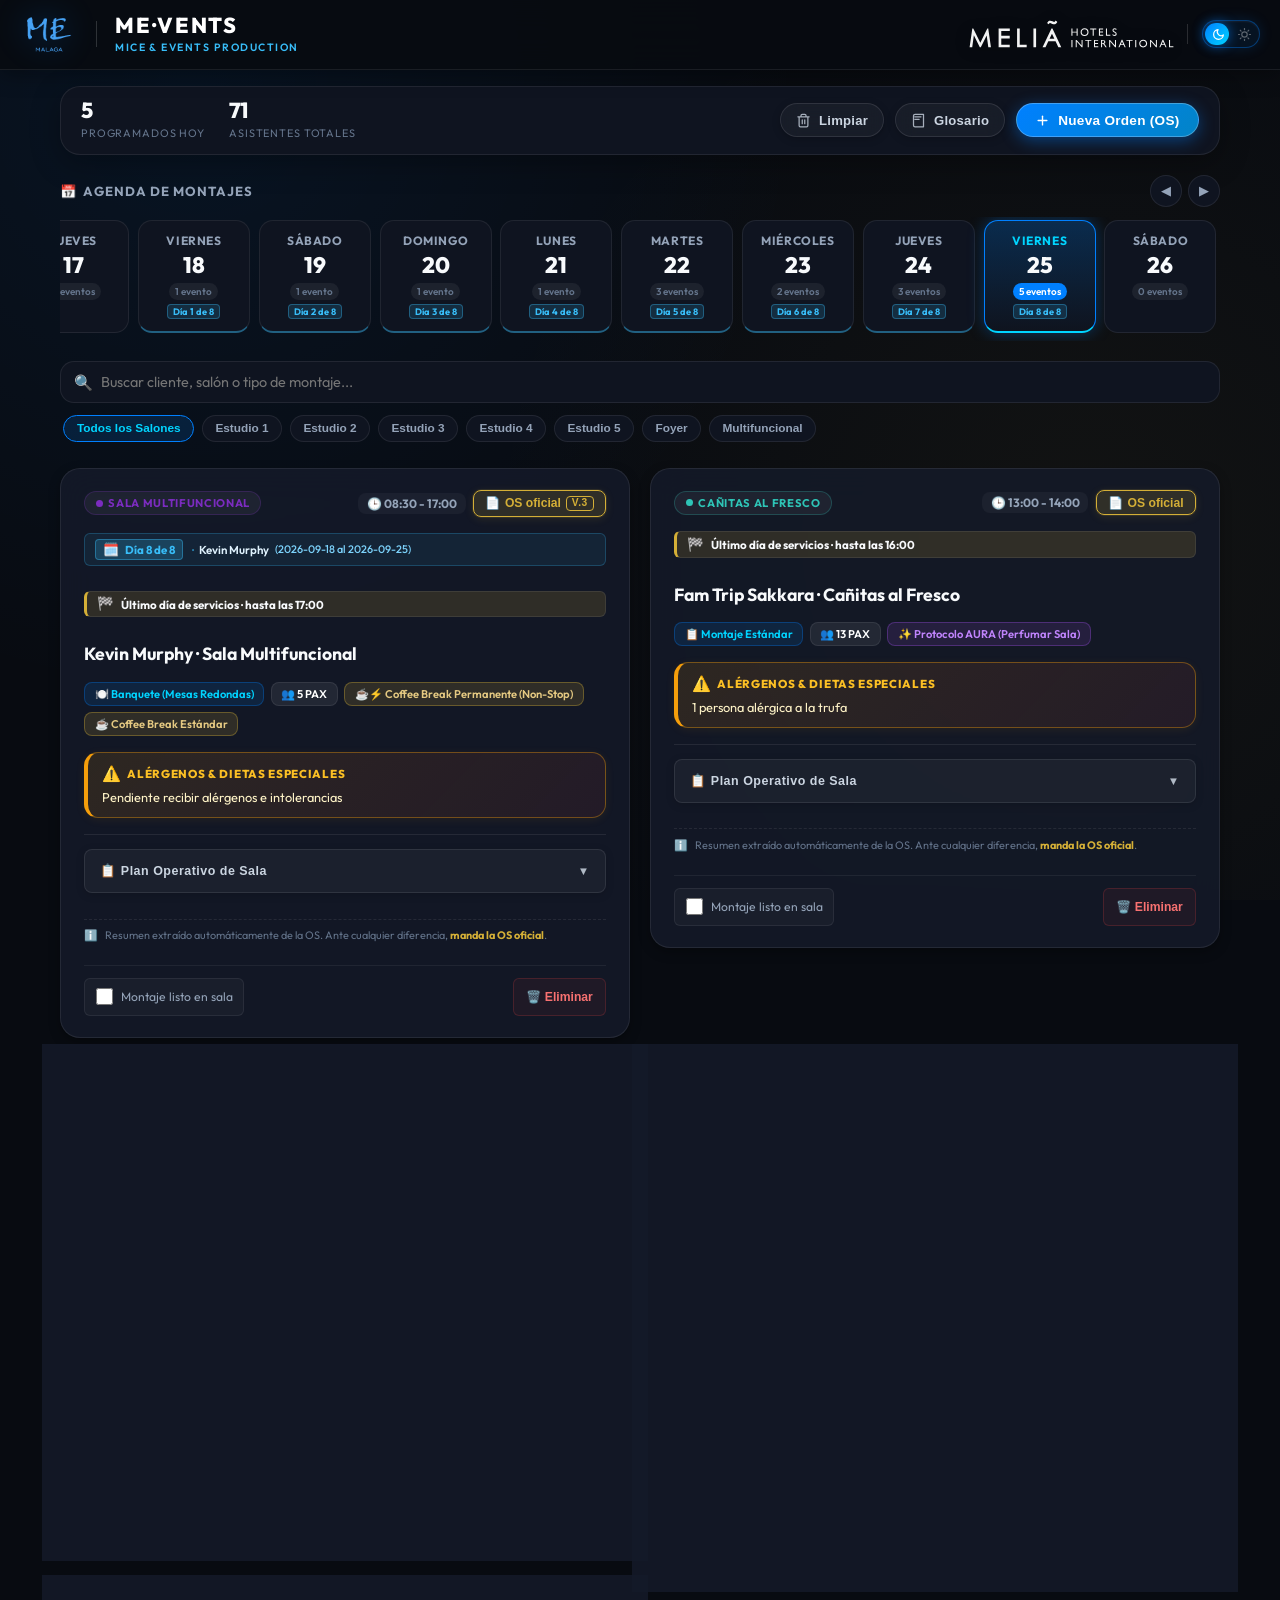
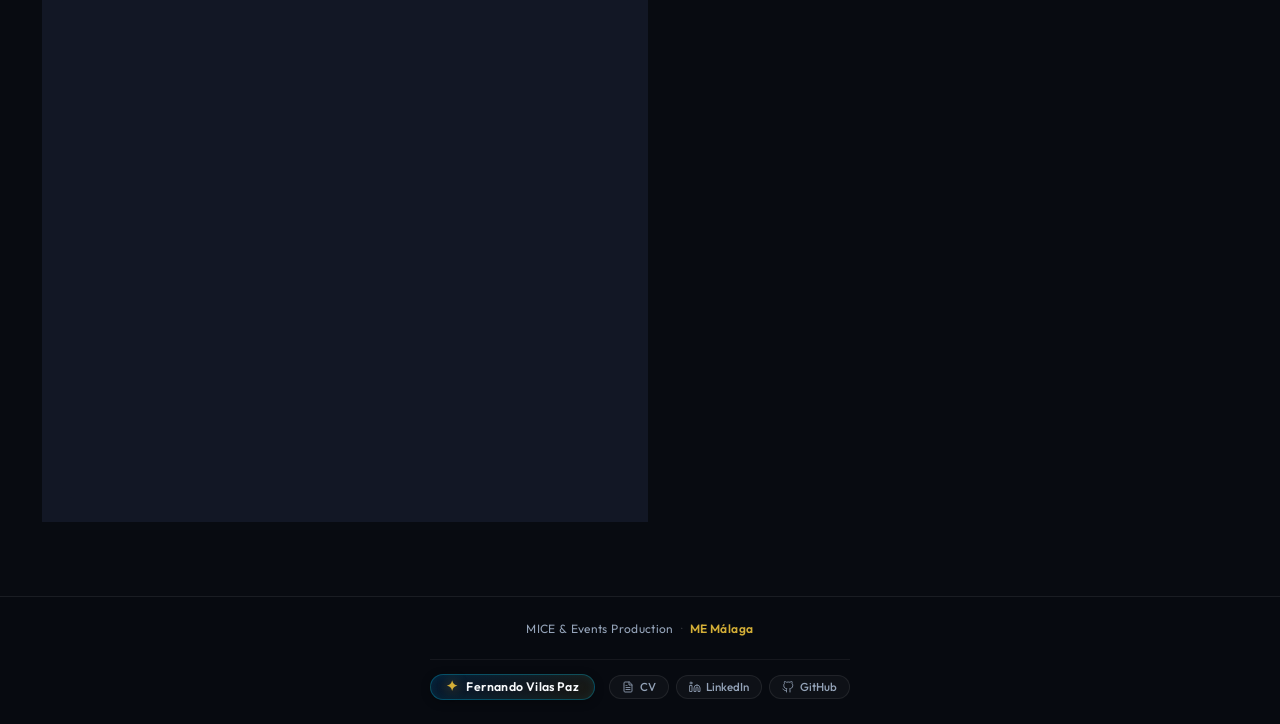
==== frontend/index.html @ 7c3e8b6f "fix(cache): version the css imports and revalidate in the service worker GitHub Pages serves with a " ====
<!DOCTYPE html>
<html lang="es">
<head>
  <meta charset="UTF-8">
  <!-- viewport-fit=cover: deja que env(safe-area-inset-*) respete la muesca del móvil (el CSS ya lo usa) -->
  <meta name="viewport" content="width=device-width, initial-scale=1.0, maximum-scale=1.0, user-scalable=no, viewport-fit=cover">
  <title>ME·VENTS — ME Málaga MICE & Events Production</title>

  <!-- SEO & Social Meta -->
  <meta name="description" content="Agenda operativa de montajes y órdenes de servicio (OS) para eventos MICE en ME by Meliá Málaga: salones, montajes, F&B y servicios técnicos.">
  <meta name="author" content="Fernando Vilas Paz">
  <link rel="canonical" href="https://fvilpaz.github.io/me_vents/frontend/">
  <!-- Herramienta interna con datos de clientes: que los buscadores no la indexen (las vistas previas al compartir siguen funcionando) -->
  <meta name="robots" content="noindex, nofollow">

  <!-- Vista previa al compartir el enlace (WhatsApp, Telegram, redes) -->
  <meta property="og:type" content="website">
  <meta property="og:site_name" content="ME·VENTS">
  <meta property="og:locale" content="es_ES">
  <meta property="og:title" content="ME·VENTS — ME Málaga MICE & Events Production">
  <meta property="og:description" content="Agenda operativa de montajes y órdenes de servicio para eventos MICE en ME by Meliá Málaga.">
  <meta property="og:url" content="https://fvilpaz.github.io/me_vents/frontend/">
  <meta property="og:image" content="https://fvilpaz.github.io/me_vents/frontend/assets/images/Logo_Me_dark.png">
  <meta property="og:image:alt" content="Logo de ME Málaga">
  <meta name="twitter:card" content="summary">
  <meta name="twitter:title" content="ME·VENTS — ME Málaga MICE & Events Production">
  <meta name="twitter:description" content="Agenda operativa de montajes y órdenes de servicio para eventos MICE en ME by Meliá Málaga.">
  <meta name="twitter:image" content="https://fvilpaz.github.io/me_vents/frontend/assets/images/Logo_Me_dark.png">

  <!-- Color de la barra del navegador: se ajusta al tema (oscuro / claro) con el script de más abajo y con el botón de tema -->
  <meta name="theme-color" content="#080b11">

  <!-- App instalable (PWA) en Android / iOS -->
  <meta name="mobile-web-app-capable" content="yes">
  <meta name="apple-mobile-web-app-capable" content="yes">
  <meta name="apple-mobile-web-app-title" content="ME·VENTS">
  <meta name="apple-mobile-web-app-status-bar-style" content="black-translucent">
  <link rel="manifest" href="./manifest.json">
  <link rel="icon" type="image/png" href="./assets/images/Logo_Me_dark.png">
  <link rel="apple-touch-icon" href="./assets/images/Logo_Me_dark.png">

  <!-- Datos estructurados -->
  <script type="application/ld+json">
  {
    "@context": "https://schema.org",
    "@type": "WebApplication",
    "name": "ME·VENTS",
    "description": "Agenda operativa de montajes y órdenes de servicio para eventos MICE en ME by Meliá Málaga.",
    "url": "https://fvilpaz.github.io/me_vents/frontend/",
    "applicationCategory": "BusinessApplication",
    "operatingSystem": "Web",
    "inLanguage": "es"
  }
  </script>

  <!-- Typography -->
  <link rel="preconnect" href="https://fonts.googleapis.com">
  <link rel="preconnect" href="https://fonts.gstatic.com" crossorigin>
  <link href="https://fonts.googleapis.com/css2?family=Outfit:wght@400;500;600;700;800&family=Inter:wght@400;500;600;700&display=swap" rel="stylesheet">

  <!-- Core Stylesheet -->
  <link rel="stylesheet" href="./css/style.css?v=2.9">
  <script>
    (function() {
      var saved = localStorage.getItem('me_vents_theme') || 'dark';
      document.documentElement.setAttribute('data-theme', saved);
      var tc = document.querySelector('meta[name="theme-color"]');
      if (tc) tc.setAttribute('content', saved === 'light' ? '#0284c7' : '#080b11');
    })();
  </script>
</head>
<body>

  <!-- ==========================================================================
       APP HEADER & BRANDING
       ========================================================================== -->
  <header class="app-header">
    <div class="header-container">
      <!-- Izquierda (Arriba en retrato): Logo ME Málaga & ME·VENTS -->
      <div class="brand-wrapper">
        <img src="./assets/images/Logo_Me_dark.png" alt="ME Málaga" class="me-logo" id="brandLogo">
        <div class="brand-divider" aria-hidden="true"></div>
        <div class="brand-title-group">
          <h1 class="brand-app-title">ME·VENTS</h1>
          <div class="brand-tagline">MICE & Events Production</div>
        </div>
      </div>

      <!-- Derecha: Logo Oficial Meliá Hotels International + Control Tema Executive ME -->
      <div class="header-right-brand">
        <img src="./assets/images/melia_hotels_international.svg" alt="Meliá Hotels International" class="melia-corp-logo">
        <div class="header-brand-divider" aria-hidden="true"></div>
        <button id="themeToggleBtn" class="theme-toggle-pill" type="button" aria-label="Cambiar tema Claro / Oscuro" title="Alternar entre modo oscuro y claro">
          <span class="theme-pill-slider" aria-hidden="true"></span>
          <span class="theme-pill-opt opt-dark" title="Modo Oscuro">
            <svg width="13" height="13" viewBox="0 0 24 24" fill="none" stroke="currentColor" stroke-width="2.2" stroke-linecap="round" stroke-linejoin="round"><path d="M21 12.79A9 9 0 1 1 11.21 3 7 7 0 0 0 21 12.79z"></path></svg>
          </span>
          <span class="theme-pill-opt opt-light" title="Modo Claro">
            <svg width="13" height="13" viewBox="0 0 24 24" fill="none" stroke="currentColor" stroke-width="2.2" stroke-linecap="round" stroke-linejoin="round"><circle cx="12" cy="12" r="5"></circle><line x1="12" y1="1" x2="12" y2="3"></line><line x1="12" y1="21" x2="12" y2="23"></line><line x1="4.22" y1="4.22" x2="5.64" y2="5.64"></line><line x1="18.36" y1="18.36" x2="19.78" y2="19.78"></line><line x1="1" y1="12" x2="3" y2="12"></line><line x1="21" y1="12" x2="23" y2="12"></line><line x1="4.22" y1="19.78" x2="5.64" y2="18.36"></line><line x1="18.36" y1="5.64" x2="19.78" y2="4.22"></line></svg>
          </span>
        </button>
      </div>
    </div>
  </header>

  <!-- ==========================================================================
       MAIN CONTENT CONTAINER
       ========================================================================== -->
  <main class="main-content">

    <!-- Overview Bar & Stats -->
    <section class="overview-bar">
      <div class="stats-summary">
        <div class="stat-item">
          <div class="stat-val" id="todayTotalCount">0 <span>montajes</span></div>
          <div class="stat-label">Programados hoy</div>
        </div>
        <div class="stat-item">
          <div class="stat-val" id="todayPaxCount">0 <span>pax</span></div>
          <div class="stat-label">Asistentes totales</div>
        </div>
      </div>

      <div class="overview-actions">
        <button class="header-secondary-btn btn-clear-agenda" id="clearAllBtn" title="Limpiar todos los eventos de la agenda">
          <svg class="btn-icon" width="15" height="15" viewBox="0 0 24 24" fill="none" stroke="currentColor" stroke-width="2" stroke-linecap="round" stroke-linejoin="round">
            <path d="M3 6h18m-2 0v14c0 1-1 2-2 2H7c-1 0-2-1-2-2V6m3 0V4c0-1 1-2 2-2h4c1 0 2 1 2 2v2"/>
            <line x1="10" y1="11" x2="10" y2="17"/>
            <line x1="14" y1="11" x2="14" y2="17"/>
          </svg>
          <span>Limpiar</span>
        </button>
        <button class="header-secondary-btn" id="openGlossaryBtn" title="Glosario operativo">
          <svg class="btn-icon" width="15" height="15" viewBox="0 0 24 24" fill="none" stroke="currentColor" stroke-width="2" stroke-linecap="round" stroke-linejoin="round">
            <path d="M4 19.5v-15A2.5 2.5 0 0 1 6.5 2H20v20H6.5a2.5 2.5 0 0 1-2.5-2.5Z"/>
            <path d="M6 6h10"/>
            <path d="M6 10h7"/>
          </svg>
          <span>Glosario</span>
        </button>
        <button class="header-action-btn" id="openModalBtn">
          <svg class="btn-icon" width="15" height="15" viewBox="0 0 24 24" fill="none" stroke="currentColor" stroke-width="2.2" stroke-linecap="round" stroke-linejoin="round">
            <line x1="12" y1="5" x2="12" y2="19"/>
            <line x1="5" y1="12" x2="19" y2="12"/>
          </svg>
          <span>Nueva Orden (OS)</span>
        </button>
      </div>
    </section>

    <!-- Day Timeline & Touch Navigation -->
    <section class="day-timeline-section">
      <div class="timeline-nav-header">
        <div class="timeline-title">
          <span>📅</span> Agenda de Montajes
        </div>
        <div class="timeline-arrows">
          <button class="nav-arrow-btn" id="prevDayBtn" title="Día anterior" aria-label="Día anterior">◀</button>
          <button class="nav-arrow-btn" id="nextDayBtn" title="Día siguiente" aria-label="Día siguiente">▶</button>
        </div>
      </div>

      <!-- Horizontal Days Slider -->
      <div class="days-slider" id="daysSlider">
        <!-- Renderizado dinámico desde app.js -->
      </div>
    </section>

    <!-- Filter & Search Bar -->
    <section class="controls-bar">
      <div class="search-box-wrap">
        <span class="search-icon">🔍</span>
        <input type="text" class="search-input" id="searchInput" placeholder="Buscar cliente, salón o tipo de montaje...">
      </div>

      <div class="filter-pills" id="spaceFilterPills">
        <button class="filter-chip active" data-space="all">Todos los Salones</button>
        <button class="filter-chip" data-space="estudio-1">Estudio 1</button>
        <button class="filter-chip" data-space="estudio-2">Estudio 2</button>
        <button class="filter-chip" data-space="estudio-3">Estudio 3</button>
        <button class="filter-chip" data-space="estudio-4">Estudio 4</button>
        <button class="filter-chip" data-space="estudio-5">Estudio 5</button>
        <button class="filter-chip" data-space="foyer">Foyer</button>
        <button class="filter-chip" data-space="multifuncional">Multifuncional</button>
      </div>
    </section>


    <section class="swipe-container" id="swipeContainer">
      <div class="cards-grid" id="cardsContainer">
        <!-- Cards inyectadas por app.js -->
      </div>
    </section>

  </main>

  <!-- Floating Action Button (Mobile) -->
  <button class="fab-btn" id="fabBtn" title="Añadir Orden de Servicio (OS)" aria-label="Añadir Orden de Servicio (OS)">+</button>

  <!-- ==========================================================================
       MODAL: SUBIR OS / PROCESAR CON INTELIGENCIA ARTIFICIAL (DUAL: PDF + TEXTO)
       ========================================================================== -->
  <div class="modal-overlay" id="uploadModal">
    <div class="modal-box modal-box-medium">
      <div class="modal-header">
        <div class="modal-title">
          <span>⚡</span> Cargar Orden de Servicio (OS)
        </div>
        <button class="modal-close-btn" id="closeModalBtn" aria-label="Cerrar modal">&times;</button>
      </div>

      <!-- Selector de Método: PDF o Texto Plano -->
      <div class="modal-tabs">
        <button class="modal-tab-btn active" id="tabUploadPdfBtn" type="button">📄 Archivo PDF</button>
        <button class="modal-tab-btn" id="tabUploadTextBtn" type="button">📝 Pegar Texto Plano</button>
      </div>

      <!-- Panel 1: Subida de PDF -->
      <div class="upload-panel active" id="panelPdf">
        <div class="dropzone" id="dropzone">
          <div class="dropzone-icon">📥</div>
          <div class="dropzone-label">Arrastra tu PDF o pulsa para examinar</div>
          <div class="dropzone-sub">Soporta órdenes de servicio (OS) en PDF de Opera Sales & Catering</div>
          <input type="file" id="fileInput" accept="application/pdf,image/*" style="display: none;">
        </div>

        <div class="quick-text-section" style="margin-top: 0.85rem;">
          <label class="quick-text-label" for="pdfAdditionalNotes">Notas adicionales o correcciones manuales (opcional):</label>
          <textarea id="pdfAdditionalNotes" class="quick-text-input" style="min-height: 55px;" placeholder="Ej: Prever 1 celíaco y Alex Gold alérgico a lácteos grave..."></textarea>
        </div>
      </div>

      <!-- Panel 2: Pegar Texto Plano de OS -->
      <div class="upload-panel" id="panelText" style="display: none;">
        <div class="quick-text-section" style="margin-top: 0;">
          <label class="quick-text-label" for="quickTextInput">
            Pega aquí el texto copiado de Opera o de la OS (Ctrl+A ➔ Ctrl+C):
          </label>
          <textarea id="quickTextInput" class="quick-text-input" style="min-height: 180px; font-family: monospace; font-size: 0.8rem; line-height: 1.4;" placeholder="Pega el texto completo de la OS aquí... Incluyendo datos de sala, montaje, horarios, menús o alérgenos."></textarea>
        </div>
      </div>

      <button class="modal-submit-btn" id="processOrderBtn">
        <span>✨</span> Procesar e Integrar en Agenda
      </button>
    </div>
  </div>

  <!-- ==========================================================================
       MODAL: VISOR DE PDF ORIGINAL (OS OPERA) CON LUPA
       ========================================================================== -->
  <div class="modal-overlay" id="pdfViewerModal">
    <div class="modal-box modal-box-pdf">
      <div class="modal-header">
        <div class="modal-title" id="pdfViewerTitle">
          <span>📄🔍</span> Visor de OS Original
        </div>
        <div class="modal-header-actions">
          <a id="pdfOpenNewTabBtn" href="#" target="_blank" rel="noopener noreferrer" class="modal-action-btn" title="Abrir en pestaña completa">
            <span>↗️</span> Pantalla completa
          </a>
          <button class="modal-close-btn" id="closePdfModalBtn" aria-label="Cerrar visor PDF">&times;</button>
        </div>
      </div>
      <div class="pdf-viewer-container">
        <div class="pdf-mobile-hint">
          <span>📱 En dispositivos móviles:</span>
          <a id="pdfMobileOpenBtn" href="#" target="_blank" rel="noopener noreferrer" class="pdf-mobile-link">
            <span>↗️</span> Abrir PDF original a pantalla completa
          </a>
        </div>
        <iframe id="pdfViewerFrame" src="" title="Visor de Orden de Servicio (OS)" frameborder="0"></iframe>
      </div>
    </div>
  </div>

  <!-- ==========================================================================
       MODAL: AVISO DOCUMENTO PDF NO SUBIDO
       ========================================================================== -->
  <div class="modal-overlay" id="noPdfNoticeModal">
    <div class="modal-box modal-box-small">
      <div class="modal-header">
        <div class="modal-title">
          <span>📄⚠️</span> Documento OS no disponible
        </div>
        <button class="modal-close-btn" id="closeNoPdfNoticeBtn" aria-label="Cerrar aviso">&times;</button>
      </div>
      <div class="notice-body">
        <p class="notice-main-text" id="noPdfNoticeText">
          No se ha subido ningún archivo PDF para esta orden de servicio.
        </p>
        <p class="notice-sub-text">
          Para poder visualizar el documento original de Opera con zoom y navegación en el visor, añade el archivo PDF correspondiente.
        </p>
      </div>
      <div class="modal-actions-footer">
        <button class="modal-secondary-btn" id="cancelNoPdfNoticeBtn" type="button">Cerrar</button>
        <button class="modal-primary-btn" id="openUploadFromNoticeBtn" type="button">
          <span>📥</span> Añadir PDF ahora
        </button>
      </div>
    </div>
  </div>

  <!-- ==========================================================================
       MODAL: GLOSARIO Y DICCIONARIO OPERATIVO DE SALA
       ========================================================================== -->
  <div class="modal-overlay" id="glossaryModal">
    <div class="modal-box modal-box-large">
      <div class="modal-header">
        <div class="modal-title">
          <span>📖</span> Glosario & Jerga de Eventos (ME Málaga)
        </div>
        <button class="modal-close-btn" id="closeGlossaryBtn" aria-label="Cerrar glosario">&times;</button>
      </div>

      <!-- Buscador interno del Glosario -->
      <div class="search-box-wrap">
        <span class="search-icon">🔍</span>
        <input type="text" class="search-input" id="glossarySearchInput" placeholder="Buscar término (ej: U-Shape, CB, AURA, Taburete, Flipchart...)">
      </div>

      <!-- Píldoras de Categoría del Glosario -->
      <div class="filter-pills" id="glossaryCategoryPills">
        <button class="filter-chip active" data-cat="all">Todos</button>
        <button class="filter-chip" data-cat="montajes">🏛️ Montajes de Sala</button>
        <button class="filter-chip" data-cat="fb">☕ F&B (Alimentos y Bebidas)</button>
        <button class="filter-chip" data-cat="av_equipamiento">📺 Audiovisuales (SSTT)</button>
        <button class="filter-chip" data-cat="mobiliario_menaje">🪑 Mobiliario</button>
        <button class="filter-chip" data-cat="protocolo_hotel">🏨 Protocolo Opera</button>
      </div>

      <!-- Lista de Términos -->
      <div class="glossary-terms-container" id="glossaryTermsContainer">
        <!-- Inyectado dinámicamente -->
      </div>

      <!-- Formulario para Añadir Nuevo Término -->
      <div class="add-term-accordion">
        <button class="accordion-toggle" id="toggleAddTermForm">
          <span>➕ ¿Falta una palabra o abreviatura? Añadir nuevo término</span>
          <span class="acc-icon">▼</span>
        </button>
        <form class="accordion-body add-term-form" id="newTermForm">
          <div class="form-row">
            <input type="text" id="newTermName" class="modal-input" placeholder="Nombre del término (ej: Coffee Break VIP)" required>
            <select id="newTermCategory" class="modal-select" required>
              <option value="montajes">🏛️ Montajes de Sala</option>
              <option value="fb">☕ F&B</option>
              <option value="av_equipamiento">📺 Audiovisuales</option>
              <option value="mobiliario_menaje">🪑 Mobiliario</option>
              <option value="protocolo_hotel">🏨 Protocolo</option>
            </select>
          </div>
          <input type="text" id="newTermAliases" class="modal-input" placeholder="Abreviaturas o sinónimos separados por coma (ej: cb vip, coffee vip, cbv)">
          <textarea id="newTermDefinition" class="modal-input" placeholder="Definición o descripción de qué es..." rows="2" required></textarea>
          <input type="text" id="newTermTip" class="modal-input" placeholder="Consejo operativo de montaje o regla de sala (opcional)">
          <button type="submit" class="modal-submit-btn">💾 Guardar en el Glosario</button>
        </form>
      </div>
    </div>
  </div>

  <!-- Footer -->
  <footer class="app-footer">
    <div class="footer-container">
      <div class="footer-brand">
        <span class="footer-tagline">MICE & Events Production</span>
        <span class="footer-sep">·</span>
        <span class="footer-hotel">ME Málaga</span>
      </div>
      <div class="footer-developer">
        <a href="https://fvilpaz.github.io/cv/" target="_blank" rel="noopener noreferrer" class="footer-author-pill" title="Fernando Vilas Paz — Software Architecture & Engineering">
          <span class="author-spark">✦</span>
          <span class="author-name">Fernando Vilas Paz</span>
        </a>
        <div class="dev-links">
          <a href="https://fvilpaz.github.io/cv/" target="_blank" rel="noopener noreferrer" class="footer-link" title="Currículum Vitae">
            <svg class="footer-icon" width="13" height="13" viewBox="0 0 24 24" fill="none" stroke="currentColor" stroke-width="2" stroke-linecap="round" stroke-linejoin="round"><path d="M14 2H6a2 2 0 0 0-2 2v16a2 2 0 0 0 2 2h12a2 2 0 0 0 2-2V8z"/><polyline points="14 2 14 8 20 8"/><line x1="16" y1="13" x2="8" y2="13"/><line x1="16" y1="17" x2="8" y2="17"/><polyline points="10 9 9 9 8 9"/></svg>
            <span>CV</span>
          </a>
          <a href="https://www.linkedin.com/in/fernando-vilas-paz-1626901a9" target="_blank" rel="noopener noreferrer" class="footer-link" title="LinkedIn">
            <svg class="footer-icon" width="13" height="13" viewBox="0 0 24 24" fill="none" stroke="currentColor" stroke-width="2" stroke-linecap="round" stroke-linejoin="round"><path d="M16 8a6 6 0 0 1 6 6v7h-4v-7a2 2 0 0 0-2-2 2 2 0 0 0-2 2v7h-4v-7a6 6 0 0 1 6-6z"/><rect x="2" y="9" width="4" height="12"/><circle cx="4" cy="4" r="2"/></svg>
            <span>LinkedIn</span>
          </a>
          <a href="https://github.com/fvilpaz" target="_blank" rel="noopener noreferrer" class="footer-link" title="GitHub">
            <svg class="footer-icon" width="13" height="13" viewBox="0 0 24 24" fill="none" stroke="currentColor" stroke-width="2" stroke-linecap="round" stroke-linejoin="round"><path d="M9 19c-5 1.5-5-2.5-7-3m14 6v-3.87a3.37 3.37 0 0 0-.94-2.61c3.14-.35 6.44-1.54 6.44-7A5.44 5.44 0 0 0 20 4.77 5.07 5.07 0 0 0 19.91 1S18.73.65 16 2.48a13.38 13.38 0 0 0-7 0C6.27.65 5.09 1 5.09 1A5.07 5.07 0 0 0 5 4.77a5.44 5.44 0 0 0-1.5 3.78c0 5.42 3.3 6.61 6.44 7A3.37 3.37 0 0 0 9 18.13V22"/></svg>
            <span>GitHub</span>
          </a>
        </div>
      </div>
    </div>
  </footer>

  <!-- Modular Scripts (ES Modules) -->
  <script type="module" src="./js/app.js?v=2.2"></script>
  <script>
    if ('serviceWorker' in navigator) {
      window.addEventListener('load', () => {
        navigator.serviceWorker.register('./sw.js').then(reg => {
          reg.update();
        }).catch(err => console.log('SW no registrado:', err));
      });
    }
  </script>
</body>
</html>
---- frontend/css/style.css ----
/* ==========================================================================
   ME_VENTS - MASTER STYLESHEET (MODULAR ARCHITECTURE)
   Brand Identity: ME by Meliá Málaga & Meliá Hotels International
   ========================================================================== */

@import url("./tokens.css");
@import url("./base.css?v=2.8");
@import url("./header.css");
@import url("./timeline.css");
@import url("./cards.css?v=2.9");
@import url("./modals.css");
@import url("./glossary.css");
@import url("./theme.css?v=2.9");
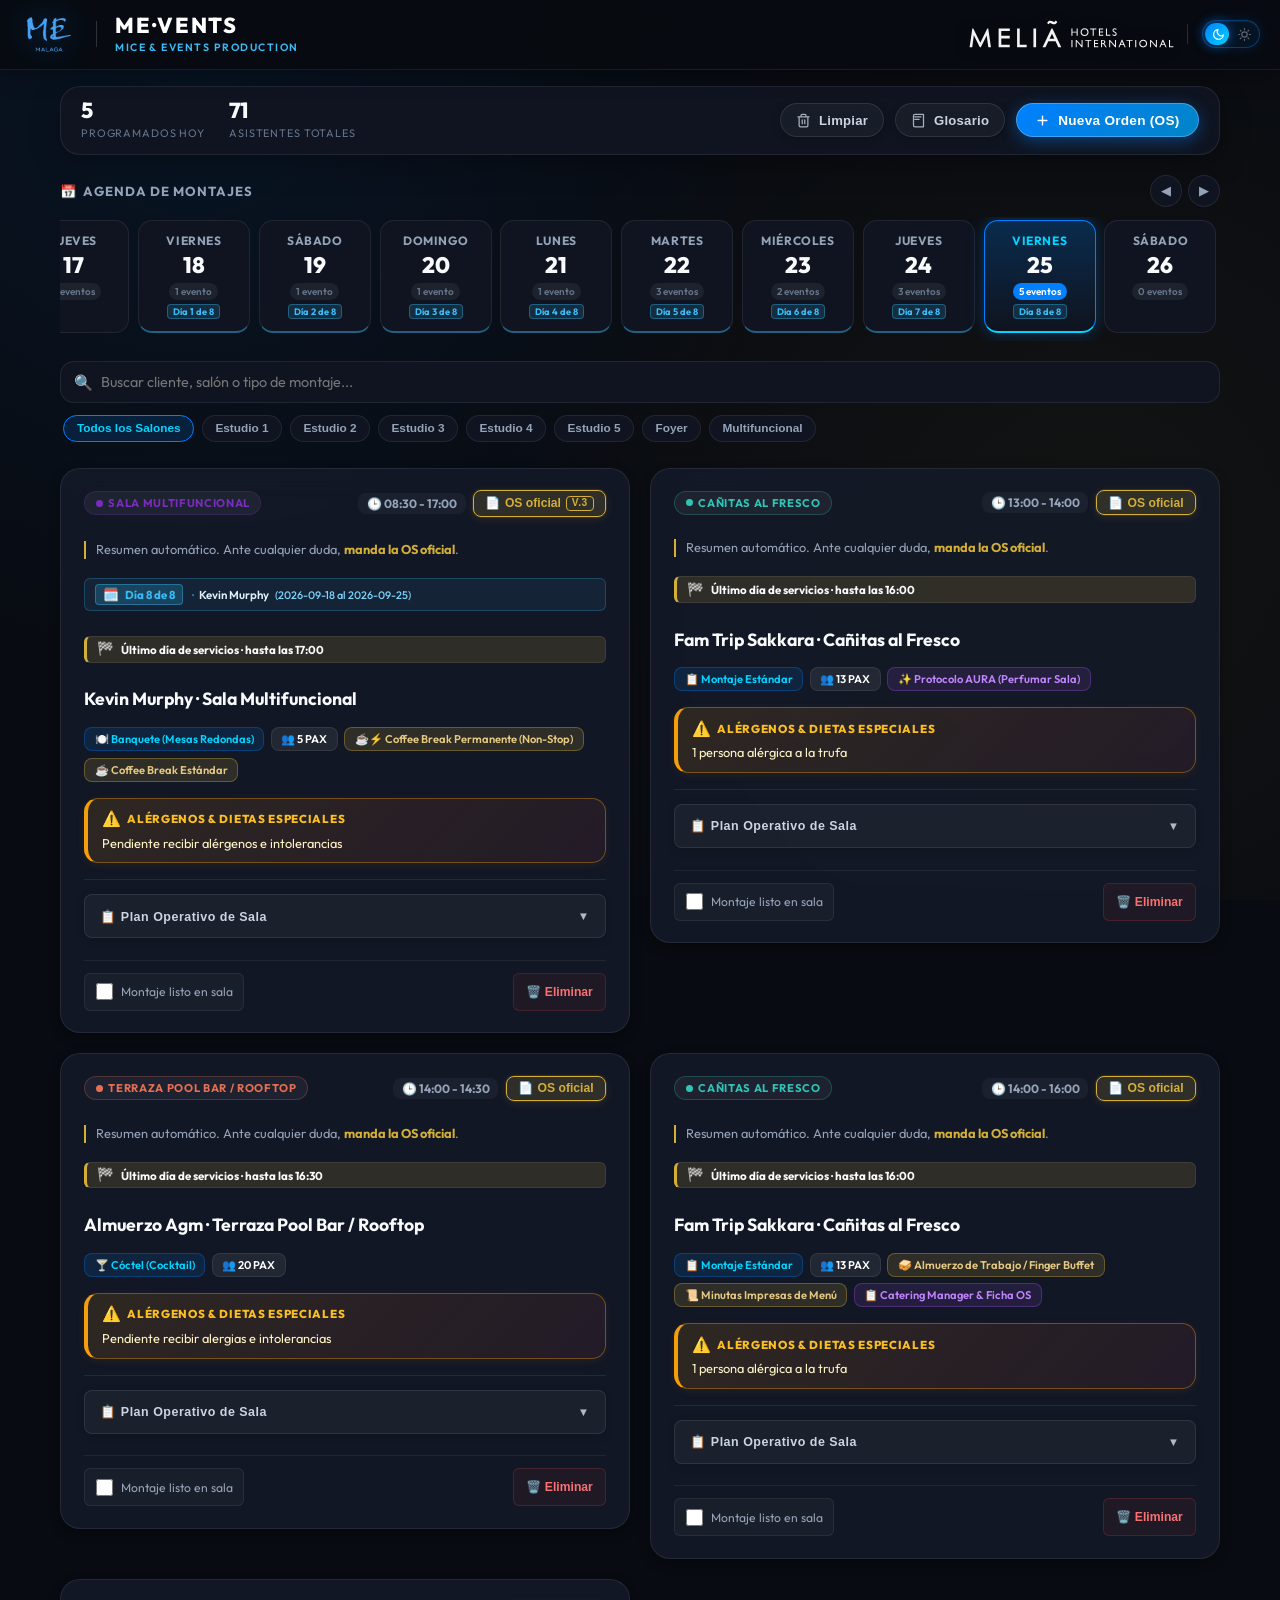
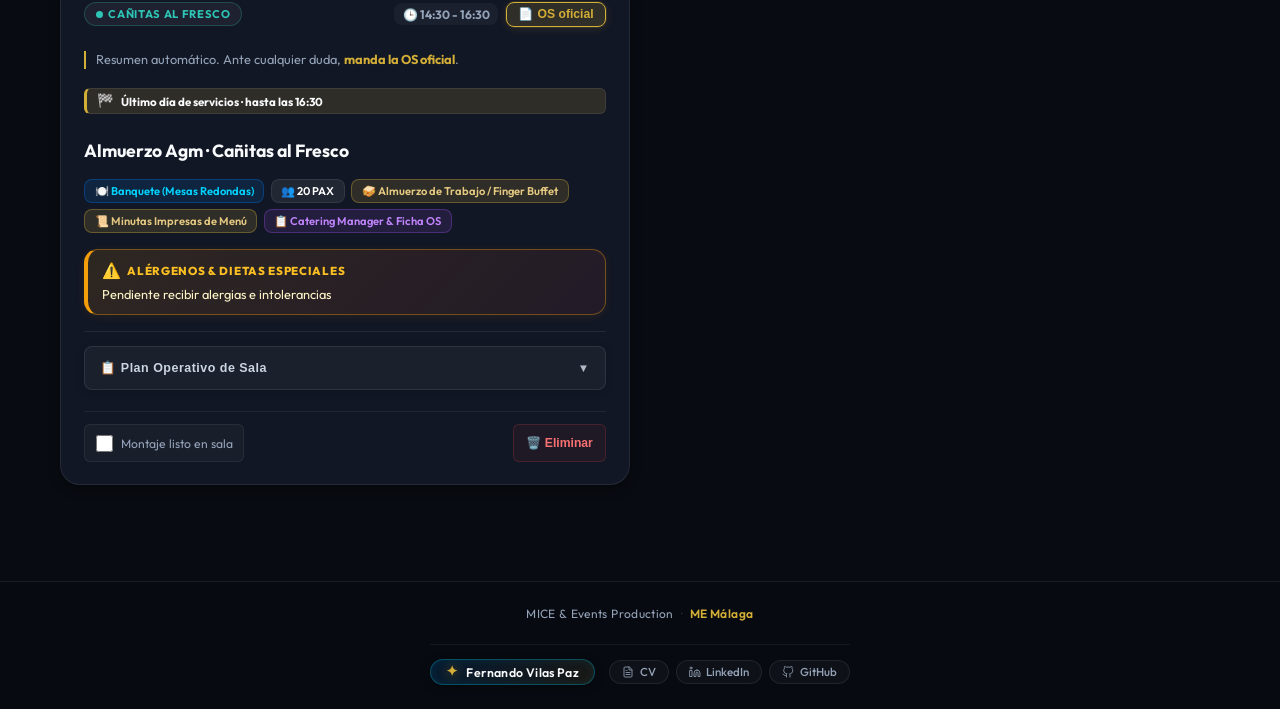
==== commit 8481498e: "feat(ui): move the "automatic summary" notice above the data and make it readable The notice sat at " ====
--- a/frontend/index.html
+++ b/frontend/index.html
@@ -59,7 +59,7 @@
   <link href="https://fonts.googleapis.com/css2?family=Outfit:wght@400;500;600;700;800&family=Inter:wght@400;500;600;700&display=swap" rel="stylesheet">
 
   <!-- Core Stylesheet -->
-  <link rel="stylesheet" href="./css/style.css?v=2.9">
+  <link rel="stylesheet" href="./css/style.css?v=3.0">
   <script>
     (function() {
       var saved = localStorage.getItem('me_vents_theme') || 'dark';
--- a/frontend/css/style.css
+++ b/frontend/css/style.css
@@ -7,7 +7,7 @@
 @import url("./base.css?v=2.8");
 @import url("./header.css");
 @import url("./timeline.css");
-@import url("./cards.css?v=2.9");
+@import url("./cards.css?v=3.0");
 @import url("./modals.css");
 @import url("./glossary.css");
 @import url("./theme.css?v=2.9");
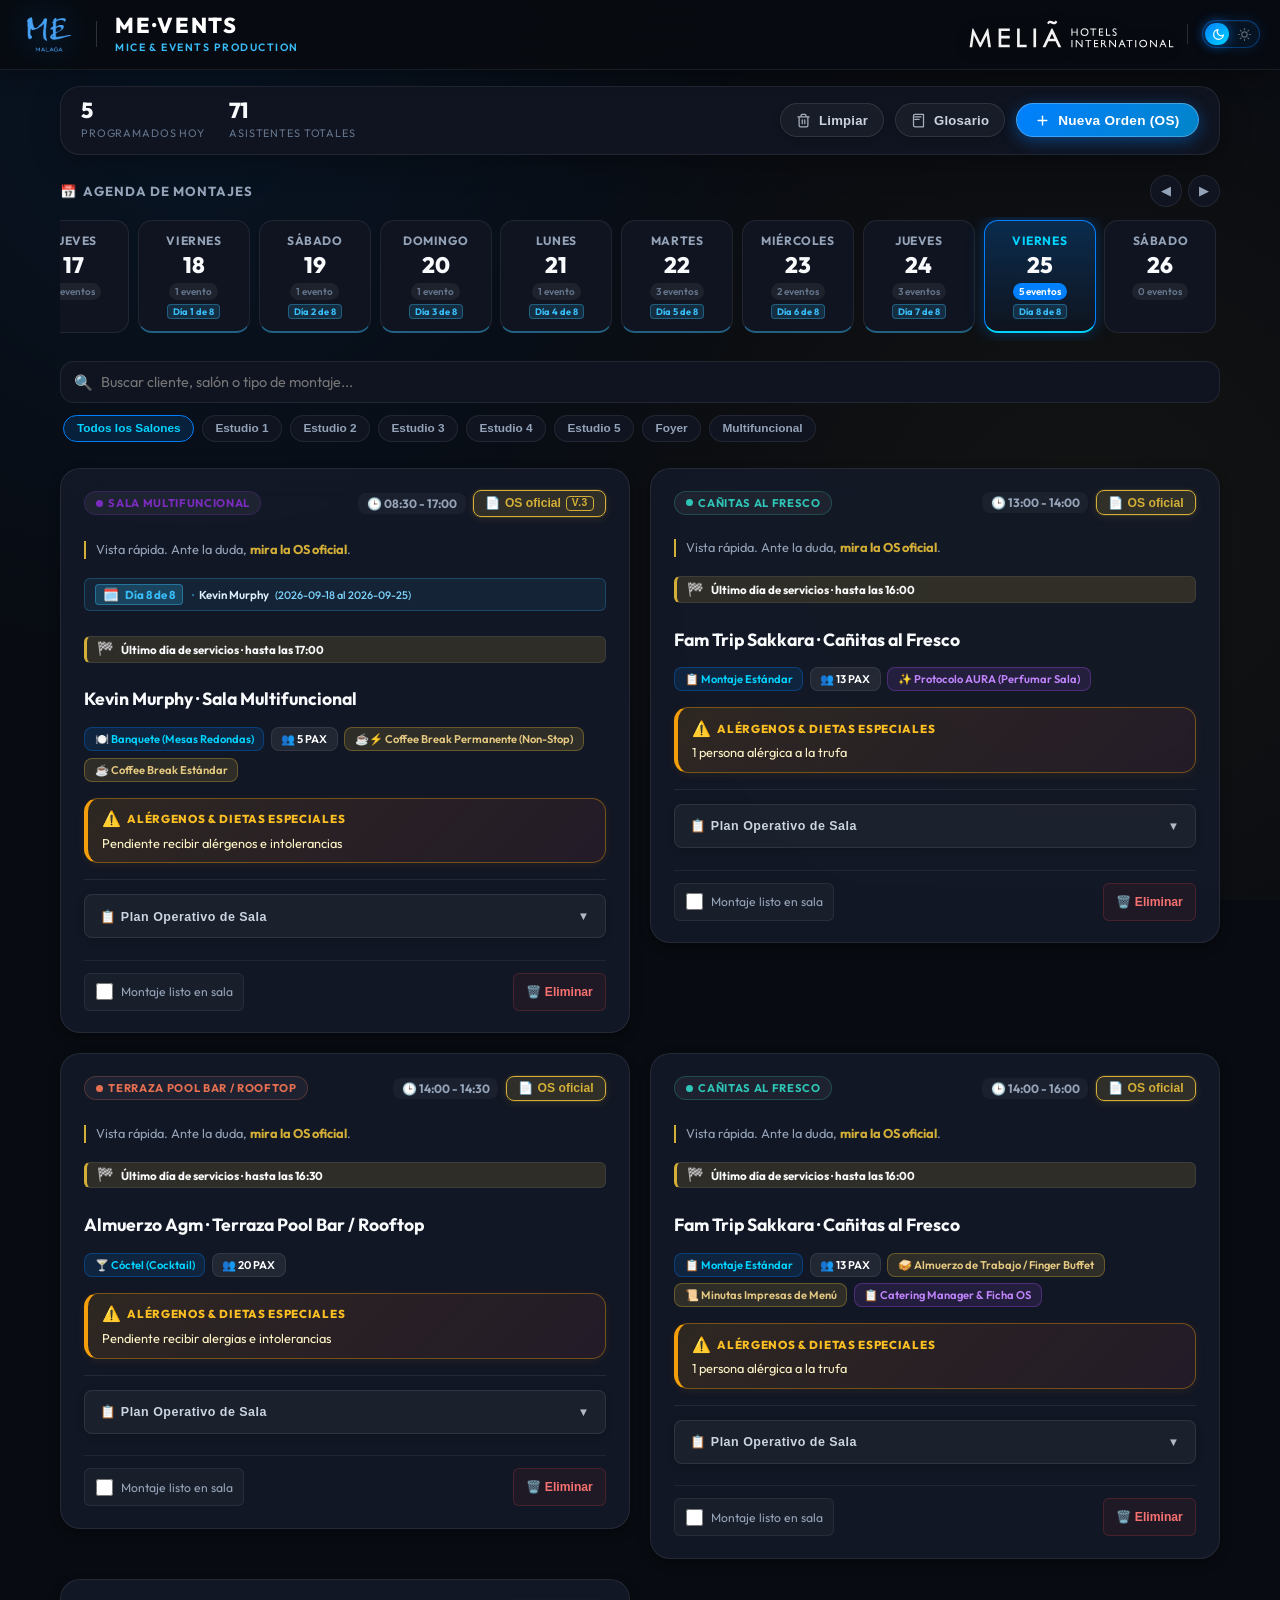
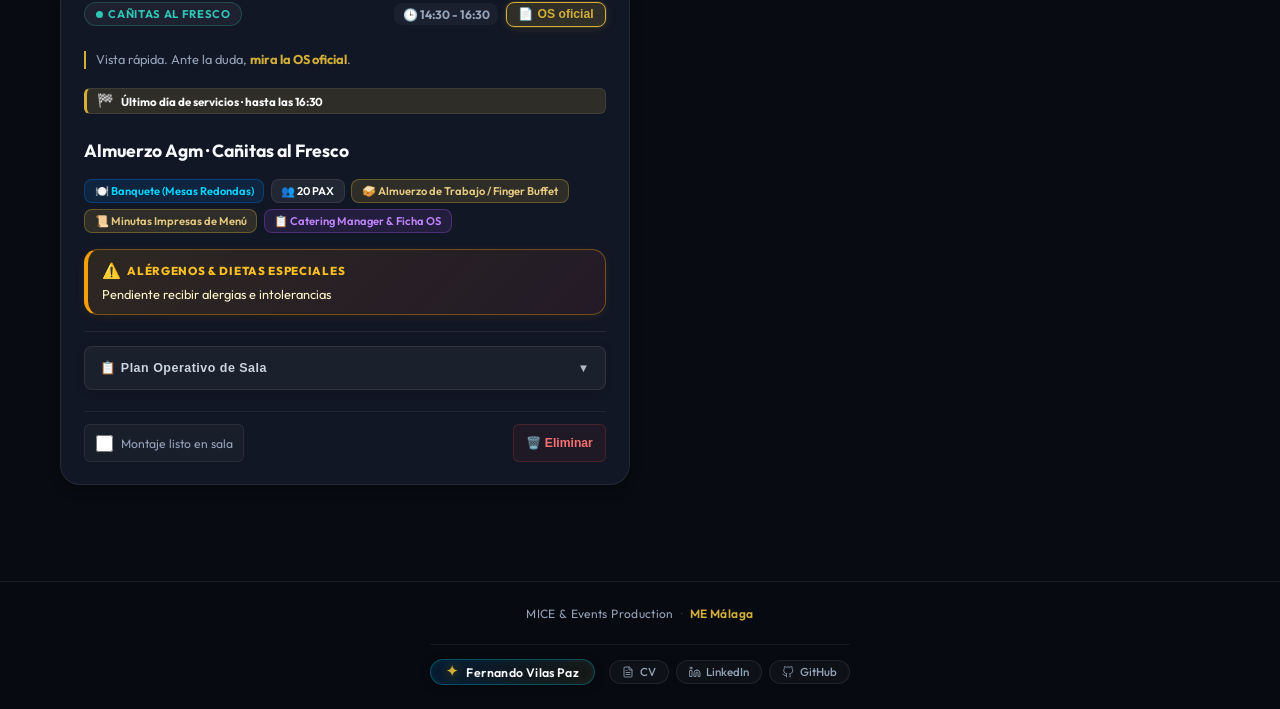
==== commit f6236c48: "fix(ui): stack the time and the OS button in a column on mobile Side by side (small time chip next t" ====
--- a/frontend/index.html
+++ b/frontend/index.html
@@ -59,7 +59,7 @@
   <link href="https://fonts.googleapis.com/css2?family=Outfit:wght@400;500;600;700;800&family=Inter:wght@400;500;600;700&display=swap" rel="stylesheet">
 
   <!-- Core Stylesheet -->
-  <link rel="stylesheet" href="./css/style.css?v=3.0">
+  <link rel="stylesheet" href="./css/style.css?v=3.1">
   <script>
     (function() {
       var saved = localStorage.getItem('me_vents_theme') || 'dark';
--- a/frontend/css/style.css
+++ b/frontend/css/style.css
@@ -7,7 +7,7 @@
 @import url("./base.css?v=2.8");
 @import url("./header.css");
 @import url("./timeline.css");
-@import url("./cards.css?v=3.0");
+@import url("./cards.css?v=3.1");
 @import url("./modals.css");
 @import url("./glossary.css");
 @import url("./theme.css?v=2.9");
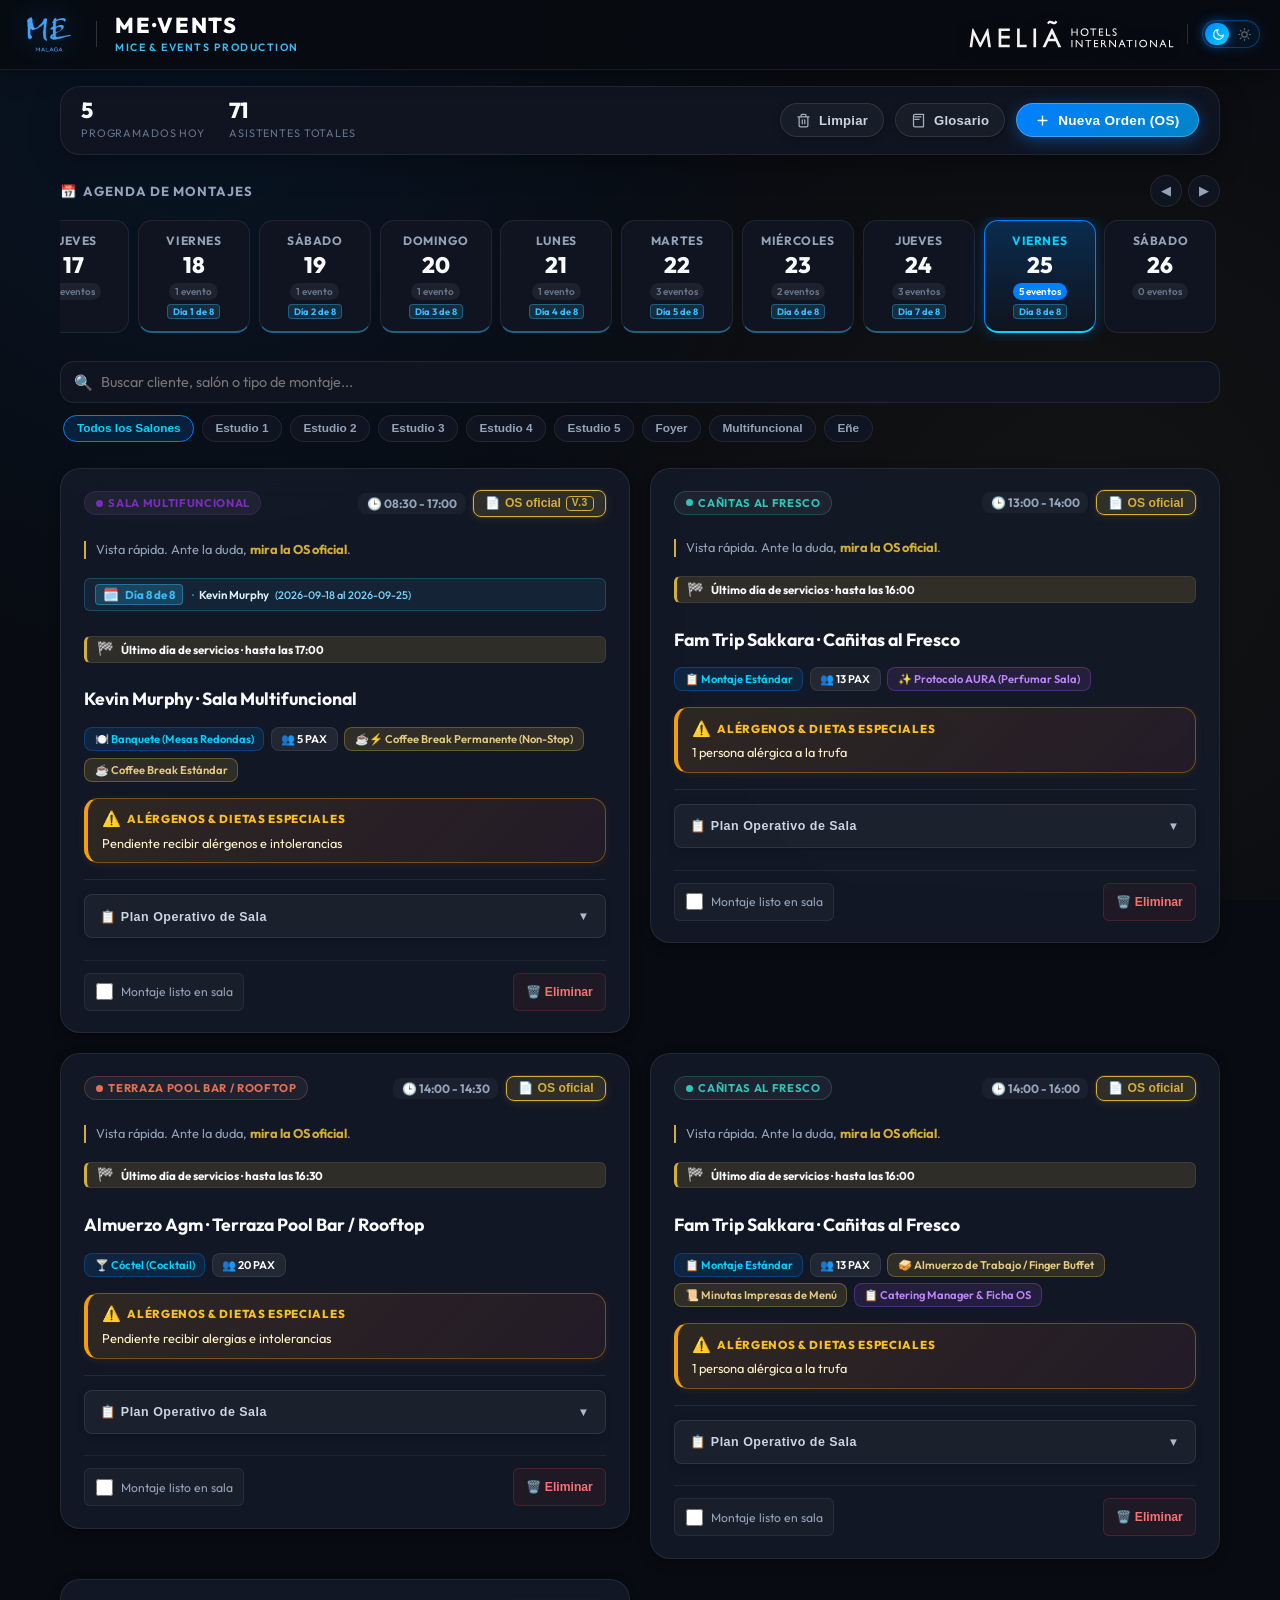
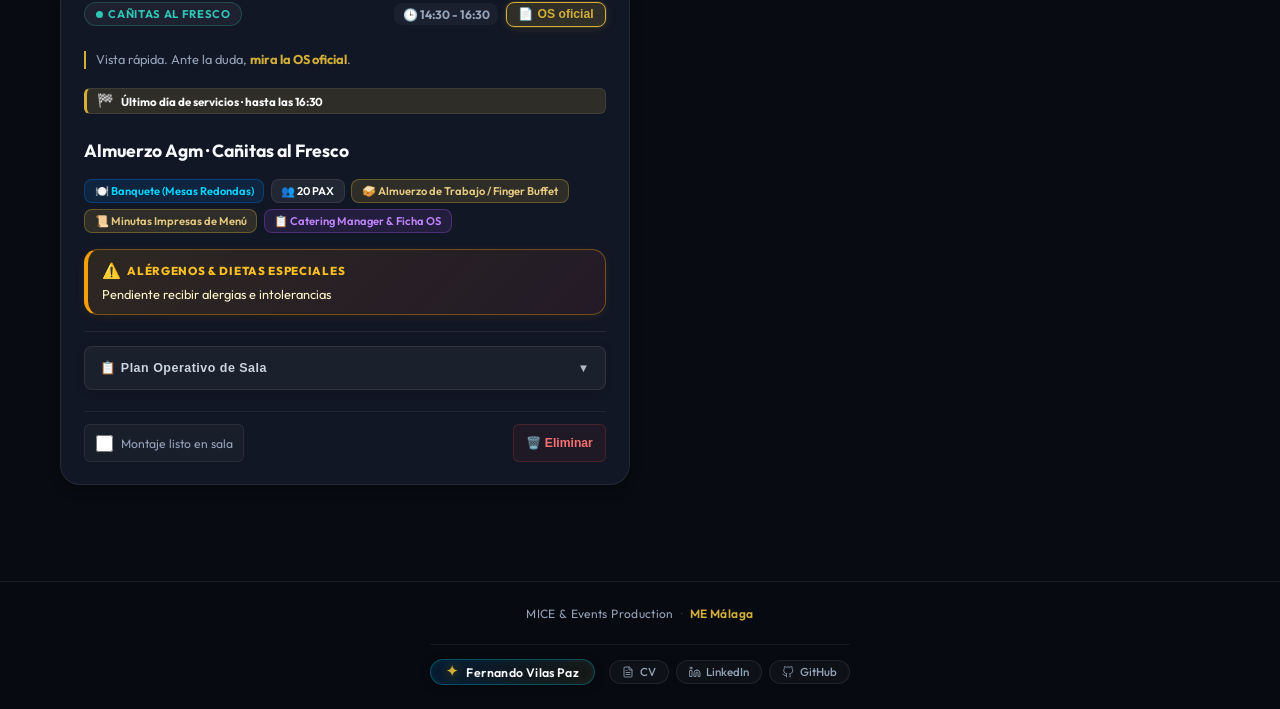
==== commit c2cb6647: "feat: add the Eñe space and clean up finished groups in procesar_os - Eñe / Ñ as a hotel space (conf" ====
--- a/frontend/index.html
+++ b/frontend/index.html
@@ -182,6 +182,7 @@
         <button class="filter-chip" data-space="estudio-5">Estudio 5</button>
         <button class="filter-chip" data-space="foyer">Foyer</button>
         <button class="filter-chip" data-space="multifuncional">Multifuncional</button>
+        <button class="filter-chip" data-space="ene">Eñe</button>
       </div>
     </section>
 
@@ -324,6 +325,7 @@
       <div class="filter-pills" id="glossaryCategoryPills">
         <button class="filter-chip active" data-cat="all">Todos</button>
         <button class="filter-chip" data-cat="montajes">🏛️ Montajes de Sala</button>
+        <button class="filter-chip" data-cat="espacios">Salas y Espacios</button>
         <button class="filter-chip" data-cat="fb">☕ F&B (Alimentos y Bebidas)</button>
         <button class="filter-chip" data-cat="av_equipamiento">📺 Audiovisuales (SSTT)</button>
         <button class="filter-chip" data-cat="mobiliario_menaje">🪑 Mobiliario</button>
@@ -346,6 +348,7 @@
             <input type="text" id="newTermName" class="modal-input" placeholder="Nombre del término (ej: Coffee Break VIP)" required>
             <select id="newTermCategory" class="modal-select" required>
               <option value="montajes">🏛️ Montajes de Sala</option>
+              <option value="espacios">Salas y Espacios</option>
               <option value="fb">☕ F&B</option>
               <option value="av_equipamiento">📺 Audiovisuales</option>
               <option value="mobiliario_menaje">🪑 Mobiliario</option>
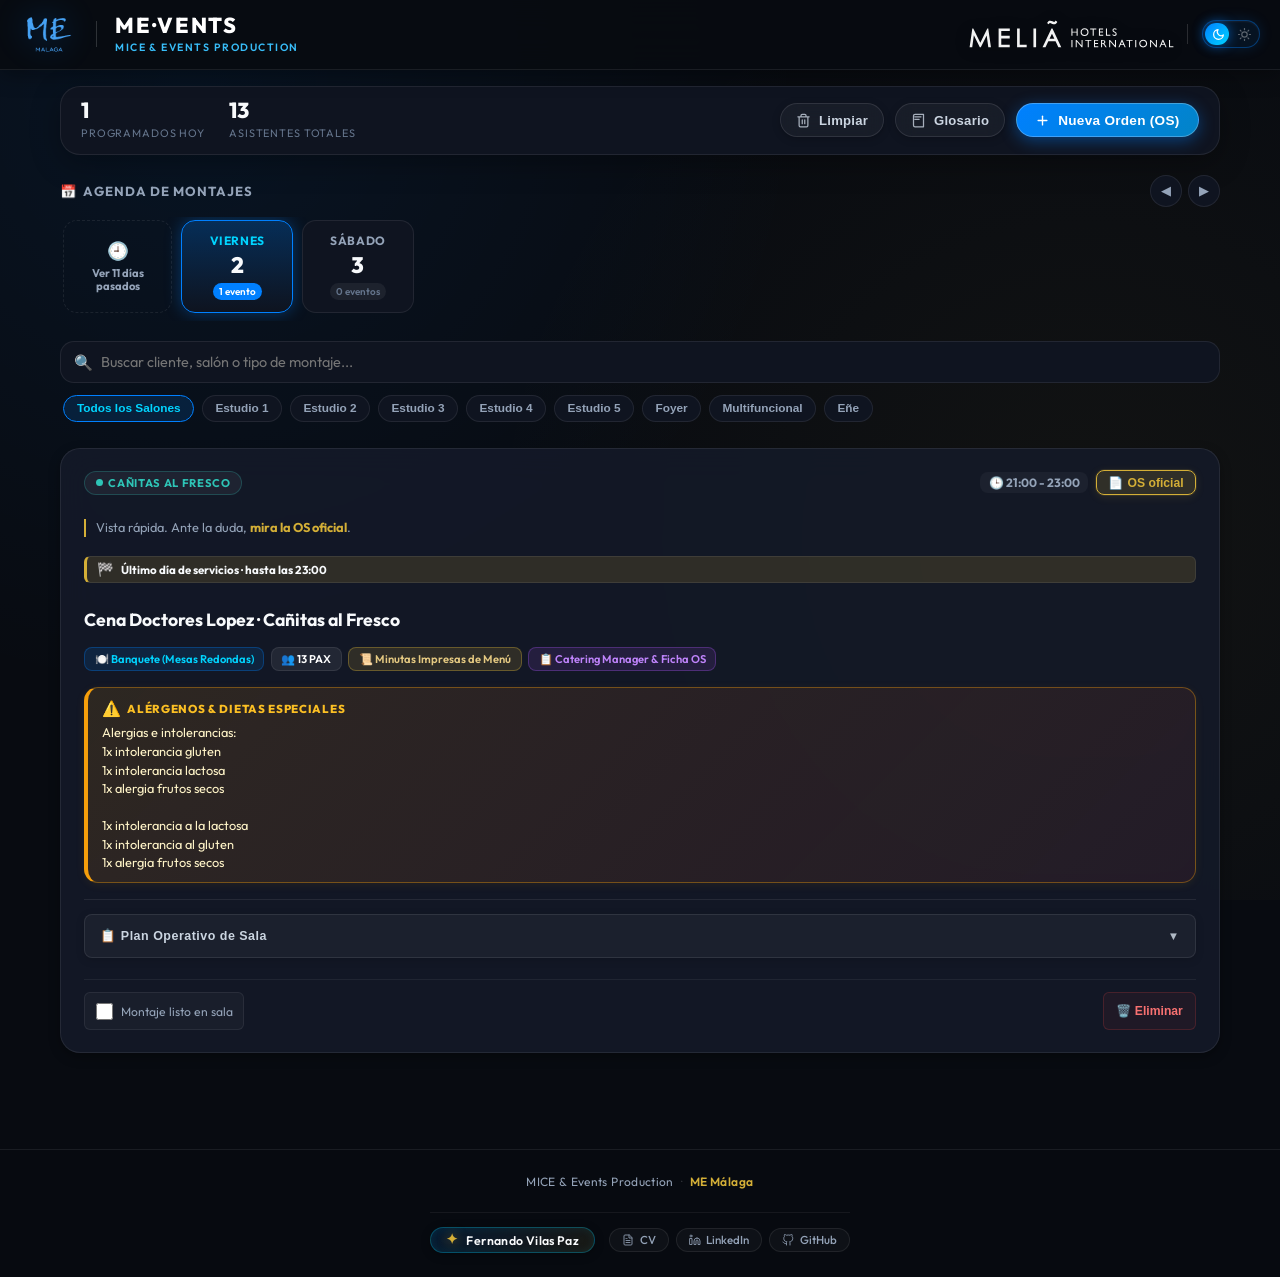
==== commit a719ea4d: "feat(ui): start the day strip today, with a button to show past days The strip used to start at the " ====
--- a/frontend/index.html
+++ b/frontend/index.html
@@ -59,7 +59,7 @@
   <link href="https://fonts.googleapis.com/css2?family=Outfit:wght@400;500;600;700;800&family=Inter:wght@400;500;600;700&display=swap" rel="stylesheet">
 
   <!-- Core Stylesheet -->
-  <link rel="stylesheet" href="./css/style.css?v=3.1">
+  <link rel="stylesheet" href="./css/style.css?v=3.2">
   <script>
     (function() {
       var saved = localStorage.getItem('me_vents_theme') || 'dark';
--- a/frontend/css/style.css
+++ b/frontend/css/style.css
@@ -6,7 +6,7 @@
 @import url("./tokens.css");
 @import url("./base.css?v=2.8");
 @import url("./header.css");
-@import url("./timeline.css");
+@import url("./timeline.css?v=2");
 @import url("./cards.css?v=3.1");
 @import url("./modals.css");
 @import url("./glossary.css");
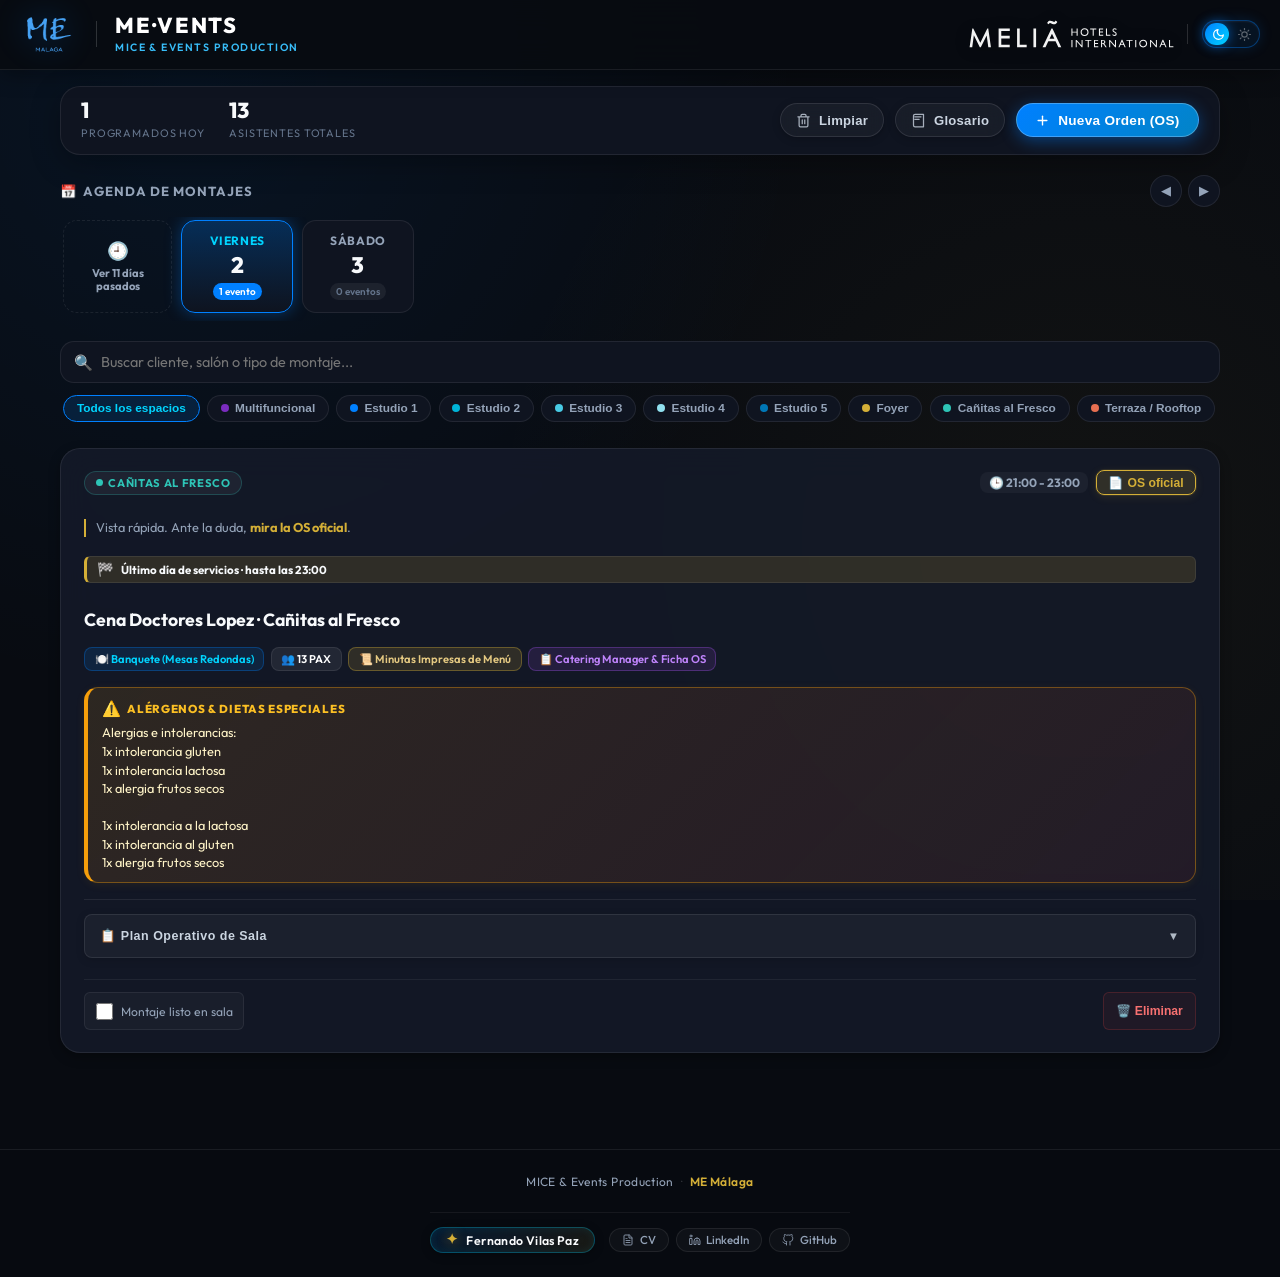
==== commit f4837d40: "feat(ui): one filter chip per event space, each in its own color - "Todos los Salones" becomes "Todo" ====
--- a/frontend/index.html
+++ b/frontend/index.html
@@ -59,7 +59,7 @@
   <link href="https://fonts.googleapis.com/css2?family=Outfit:wght@400;500;600;700;800&family=Inter:wght@400;500;600;700&display=swap" rel="stylesheet">
 
   <!-- Core Stylesheet -->
-  <link rel="stylesheet" href="./css/style.css?v=3.2">
+  <link rel="stylesheet" href="./css/style.css?v=3.3">
   <script>
     (function() {
       var saved = localStorage.getItem('me_vents_theme') || 'dark';
@@ -174,15 +174,19 @@
       </div>
 
       <div class="filter-pills" id="spaceFilterPills">
-        <button class="filter-chip active" data-space="all">Todos los Salones</button>
-        <button class="filter-chip" data-space="estudio-1">Estudio 1</button>
-        <button class="filter-chip" data-space="estudio-2">Estudio 2</button>
-        <button class="filter-chip" data-space="estudio-3">Estudio 3</button>
-        <button class="filter-chip" data-space="estudio-4">Estudio 4</button>
-        <button class="filter-chip" data-space="estudio-5">Estudio 5</button>
-        <button class="filter-chip" data-space="foyer">Foyer</button>
-        <button class="filter-chip" data-space="multifuncional">Multifuncional</button>
-        <button class="filter-chip" data-space="ene">Eñe</button>
+        <!-- Colores = color_tag de config/hotel_spaces.json (los mismos que las tarjetas) -->
+        <button class="filter-chip active" data-space="all">Todos los espacios</button>
+        <button class="filter-chip" data-space="multifuncional" style="--chip-color:#7b2cbf">Multifuncional</button>
+        <button class="filter-chip" data-space="estudio-1" style="--chip-color:#0080ff">Estudio 1</button>
+        <button class="filter-chip" data-space="estudio-2" style="--chip-color:#00b4d8">Estudio 2</button>
+        <button class="filter-chip" data-space="estudio-3" style="--chip-color:#48cae4">Estudio 3</button>
+        <button class="filter-chip" data-space="estudio-4" style="--chip-color:#90e0ef">Estudio 4</button>
+        <button class="filter-chip" data-space="estudio-5" style="--chip-color:#0077b6">Estudio 5</button>
+        <button class="filter-chip" data-space="foyer" style="--chip-color:#d4af37">Foyer</button>
+        <button class="filter-chip" data-space="canitas-al-fresco" style="--chip-color:#2ec4b6">Cañitas al Fresco</button>
+        <button class="filter-chip" data-space="terraza-pool-bar" style="--chip-color:#e76f51">Terraza / Rooftop</button>
+        <button class="filter-chip" data-space="pergola" style="--chip-color:#ff9f1c">Pérgola</button>
+        <button class="filter-chip" data-space="ene" style="--chip-color:#f59e0b">Eñe</button>
       </div>
     </section>
 
--- a/frontend/css/style.css
+++ b/frontend/css/style.css
@@ -6,7 +6,7 @@
 @import url("./tokens.css");
 @import url("./base.css?v=2.8");
 @import url("./header.css");
-@import url("./timeline.css?v=2");
+@import url("./timeline.css?v=3");
 @import url("./cards.css?v=3.1");
 @import url("./modals.css");
 @import url("./glossary.css");
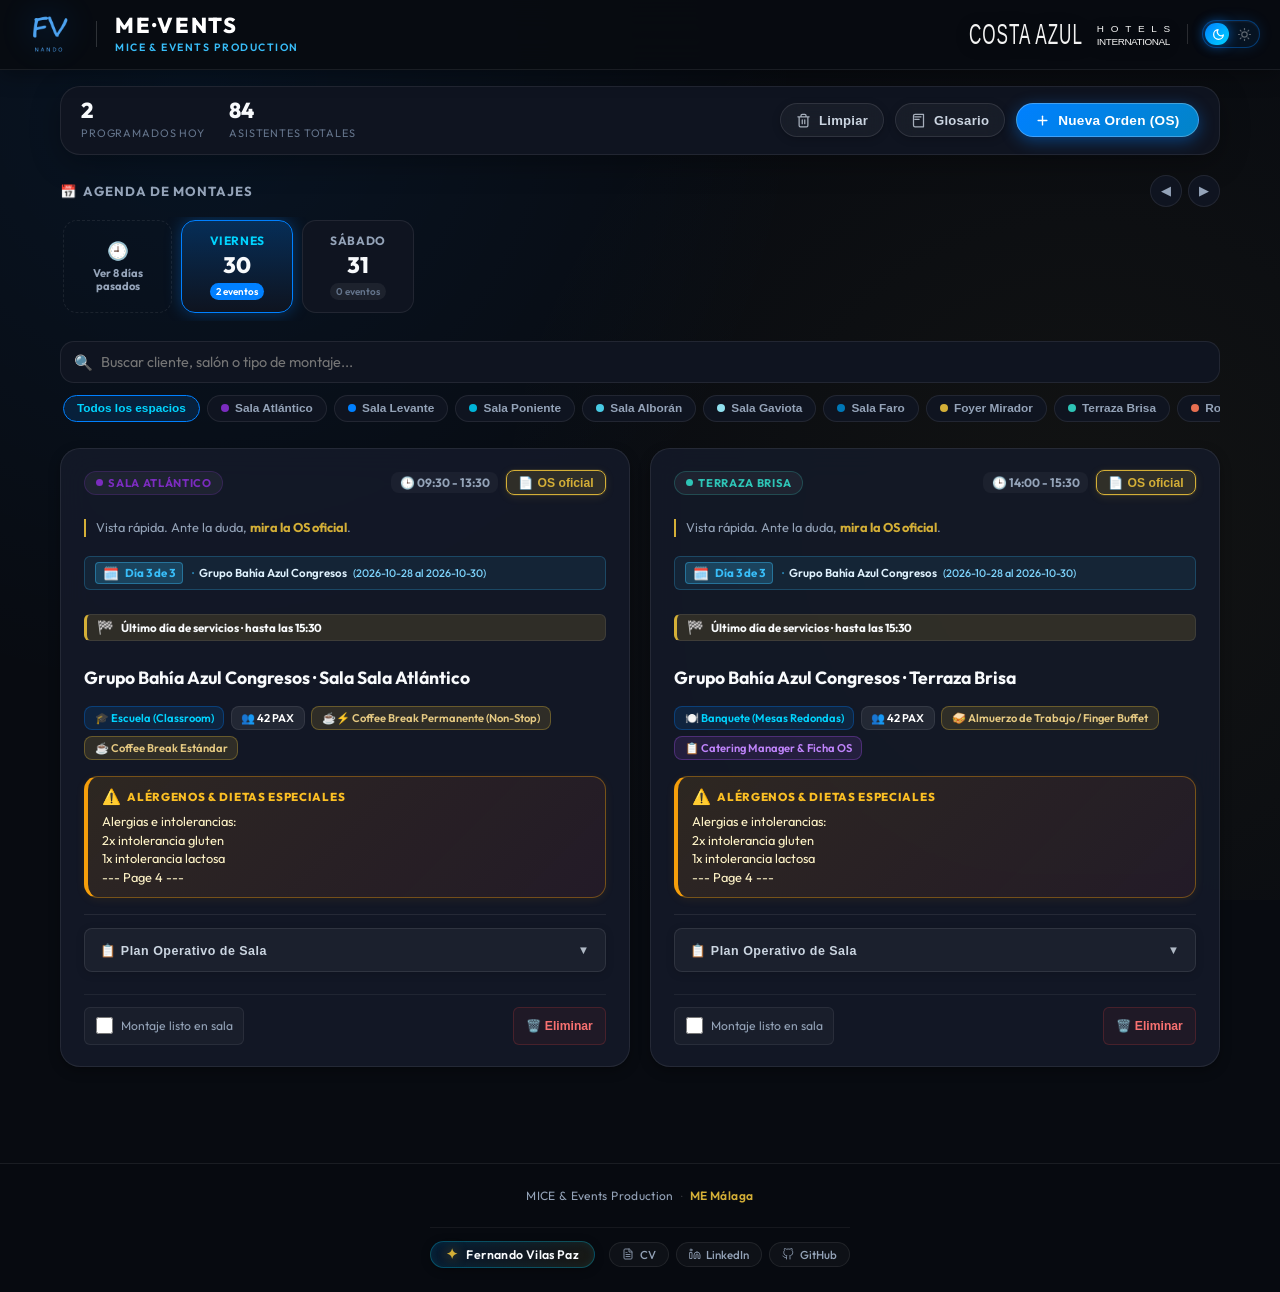
==== commit 2c94eb8c: "demo: nombres de salones y logos ficticios (Hotel Costa Azul, FV Nando) Rama aparte: main conserva l" ====
--- a/frontend/index.html
+++ b/frontend/index.html
@@ -20,12 +20,12 @@
   <meta property="og:title" content="ME·VENTS — ME Málaga MICE & Events Production">
   <meta property="og:description" content="Agenda operativa de montajes y órdenes de servicio para eventos MICE en ME by Meliá Málaga.">
   <meta property="og:url" content="https://fvilpaz.github.io/me_vents/frontend/">
-  <meta property="og:image" content="https://fvilpaz.github.io/me_vents/frontend/assets/images/Logo_Me_dark.png">
+  <meta property="og:image" content="https://fvilpaz.github.io/me_vents/frontend/assets/images/costa_azul_logo.png">
   <meta property="og:image:alt" content="Logo de ME Málaga">
   <meta name="twitter:card" content="summary">
   <meta name="twitter:title" content="ME·VENTS — ME Málaga MICE & Events Production">
   <meta name="twitter:description" content="Agenda operativa de montajes y órdenes de servicio para eventos MICE en ME by Meliá Málaga.">
-  <meta name="twitter:image" content="https://fvilpaz.github.io/me_vents/frontend/assets/images/Logo_Me_dark.png">
+  <meta name="twitter:image" content="https://fvilpaz.github.io/me_vents/frontend/assets/images/costa_azul_logo.png">
 
   <!-- Color de la barra del navegador: se ajusta al tema (oscuro / claro) con el script de más abajo y con el botón de tema -->
   <meta name="theme-color" content="#080b11">
@@ -36,8 +36,8 @@
   <meta name="apple-mobile-web-app-title" content="ME·VENTS">
   <meta name="apple-mobile-web-app-status-bar-style" content="black-translucent">
   <link rel="manifest" href="./manifest.json">
-  <link rel="icon" type="image/png" href="./assets/images/Logo_Me_dark.png">
-  <link rel="apple-touch-icon" href="./assets/images/Logo_Me_dark.png">
+  <link rel="icon" type="image/png" href="./assets/images/costa_azul_logo.png">
+  <link rel="apple-touch-icon" href="./assets/images/costa_azul_logo.png">
 
   <!-- Datos estructurados -->
   <script type="application/ld+json">
@@ -59,7 +59,7 @@
   <link href="https://fonts.googleapis.com/css2?family=Outfit:wght@400;500;600;700;800&family=Inter:wght@400;500;600;700&display=swap" rel="stylesheet">
 
   <!-- Core Stylesheet -->
-  <link rel="stylesheet" href="./css/style.css?v=3.3">
+  <link rel="stylesheet" href="./css/style.css?v=3.4">
   <script>
     (function() {
       var saved = localStorage.getItem('me_vents_theme') || 'dark';
@@ -78,7 +78,7 @@
     <div class="header-container">
       <!-- Izquierda (Arriba en retrato): Logo ME Málaga & ME·VENTS -->
       <div class="brand-wrapper">
-        <img src="./assets/images/Logo_Me_dark.png" alt="ME Málaga" class="me-logo" id="brandLogo">
+        <img src="./assets/images/costa_azul_logo.png" alt="FV Nando" class="me-logo" id="brandLogo">
         <div class="brand-divider" aria-hidden="true"></div>
         <div class="brand-title-group">
           <h1 class="brand-app-title">ME·VENTS</h1>
@@ -88,7 +88,7 @@
 
       <!-- Derecha: Logo Oficial Meliá Hotels International + Control Tema Executive ME -->
       <div class="header-right-brand">
-        <img src="./assets/images/melia_hotels_international.svg" alt="Meliá Hotels International" class="melia-corp-logo">
+        <img src="./assets/images/costa_azul_hotels.svg" alt="Costa Azul Hotels International" class="melia-corp-logo">
         <div class="header-brand-divider" aria-hidden="true"></div>
         <button id="themeToggleBtn" class="theme-toggle-pill" type="button" aria-label="Cambiar tema Claro / Oscuro" title="Alternar entre modo oscuro y claro">
           <span class="theme-pill-slider" aria-hidden="true"></span>
@@ -176,16 +176,16 @@
       <div class="filter-pills" id="spaceFilterPills">
         <!-- Colores = color_tag de config/hotel_spaces.json (los mismos que las tarjetas) -->
         <button class="filter-chip active" data-space="all">Todos los espacios</button>
-        <button class="filter-chip" data-space="multifuncional" style="--chip-color:#7b2cbf">Multifuncional</button>
-        <button class="filter-chip" data-space="estudio-1" style="--chip-color:#0080ff">Estudio 1</button>
-        <button class="filter-chip" data-space="estudio-2" style="--chip-color:#00b4d8">Estudio 2</button>
-        <button class="filter-chip" data-space="estudio-3" style="--chip-color:#48cae4">Estudio 3</button>
-        <button class="filter-chip" data-space="estudio-4" style="--chip-color:#90e0ef">Estudio 4</button>
-        <button class="filter-chip" data-space="estudio-5" style="--chip-color:#0077b6">Estudio 5</button>
-        <button class="filter-chip" data-space="foyer" style="--chip-color:#d4af37">Foyer</button>
-        <button class="filter-chip" data-space="canitas-al-fresco" style="--chip-color:#2ec4b6">Cañitas al Fresco</button>
-        <button class="filter-chip" data-space="terraza-pool-bar" style="--chip-color:#e76f51">Terraza / Rooftop</button>
-        <button class="filter-chip" data-space="pergola" style="--chip-color:#ff9f1c">Pérgola</button>
+        <button class="filter-chip" data-space="multifuncional" style="--chip-color:#7b2cbf">Sala Atlántico</button>
+        <button class="filter-chip" data-space="estudio-1" style="--chip-color:#0080ff">Sala Levante</button>
+        <button class="filter-chip" data-space="estudio-2" style="--chip-color:#00b4d8">Sala Poniente</button>
+        <button class="filter-chip" data-space="estudio-3" style="--chip-color:#48cae4">Sala Alborán</button>
+        <button class="filter-chip" data-space="estudio-4" style="--chip-color:#90e0ef">Sala Gaviota</button>
+        <button class="filter-chip" data-space="estudio-5" style="--chip-color:#0077b6">Sala Faro</button>
+        <button class="filter-chip" data-space="foyer" style="--chip-color:#d4af37">Foyer Mirador</button>
+        <button class="filter-chip" data-space="canitas-al-fresco" style="--chip-color:#2ec4b6">Terraza Brisa</button>
+        <button class="filter-chip" data-space="terraza-pool-bar" style="--chip-color:#e76f51">Rooftop Horizonte</button>
+        <button class="filter-chip" data-space="pergola" style="--chip-color:#ff9f1c">Pérgola Jardín</button>
         <button class="filter-chip" data-space="ene" style="--chip-color:#f59e0b">Eñe</button>
       </div>
     </section>
--- a/frontend/css/style.css
+++ b/frontend/css/style.css
@@ -6,8 +6,8 @@
 @import url("./tokens.css");
 @import url("./base.css?v=2.8");
 @import url("./header.css");
-@import url("./timeline.css?v=3");
+@import url("./timeline.css?v=4");
 @import url("./cards.css?v=3.1");
 @import url("./modals.css");
 @import url("./glossary.css");
-@import url("./theme.css?v=2.9");
+@import url("./theme.css?v=3.0");
